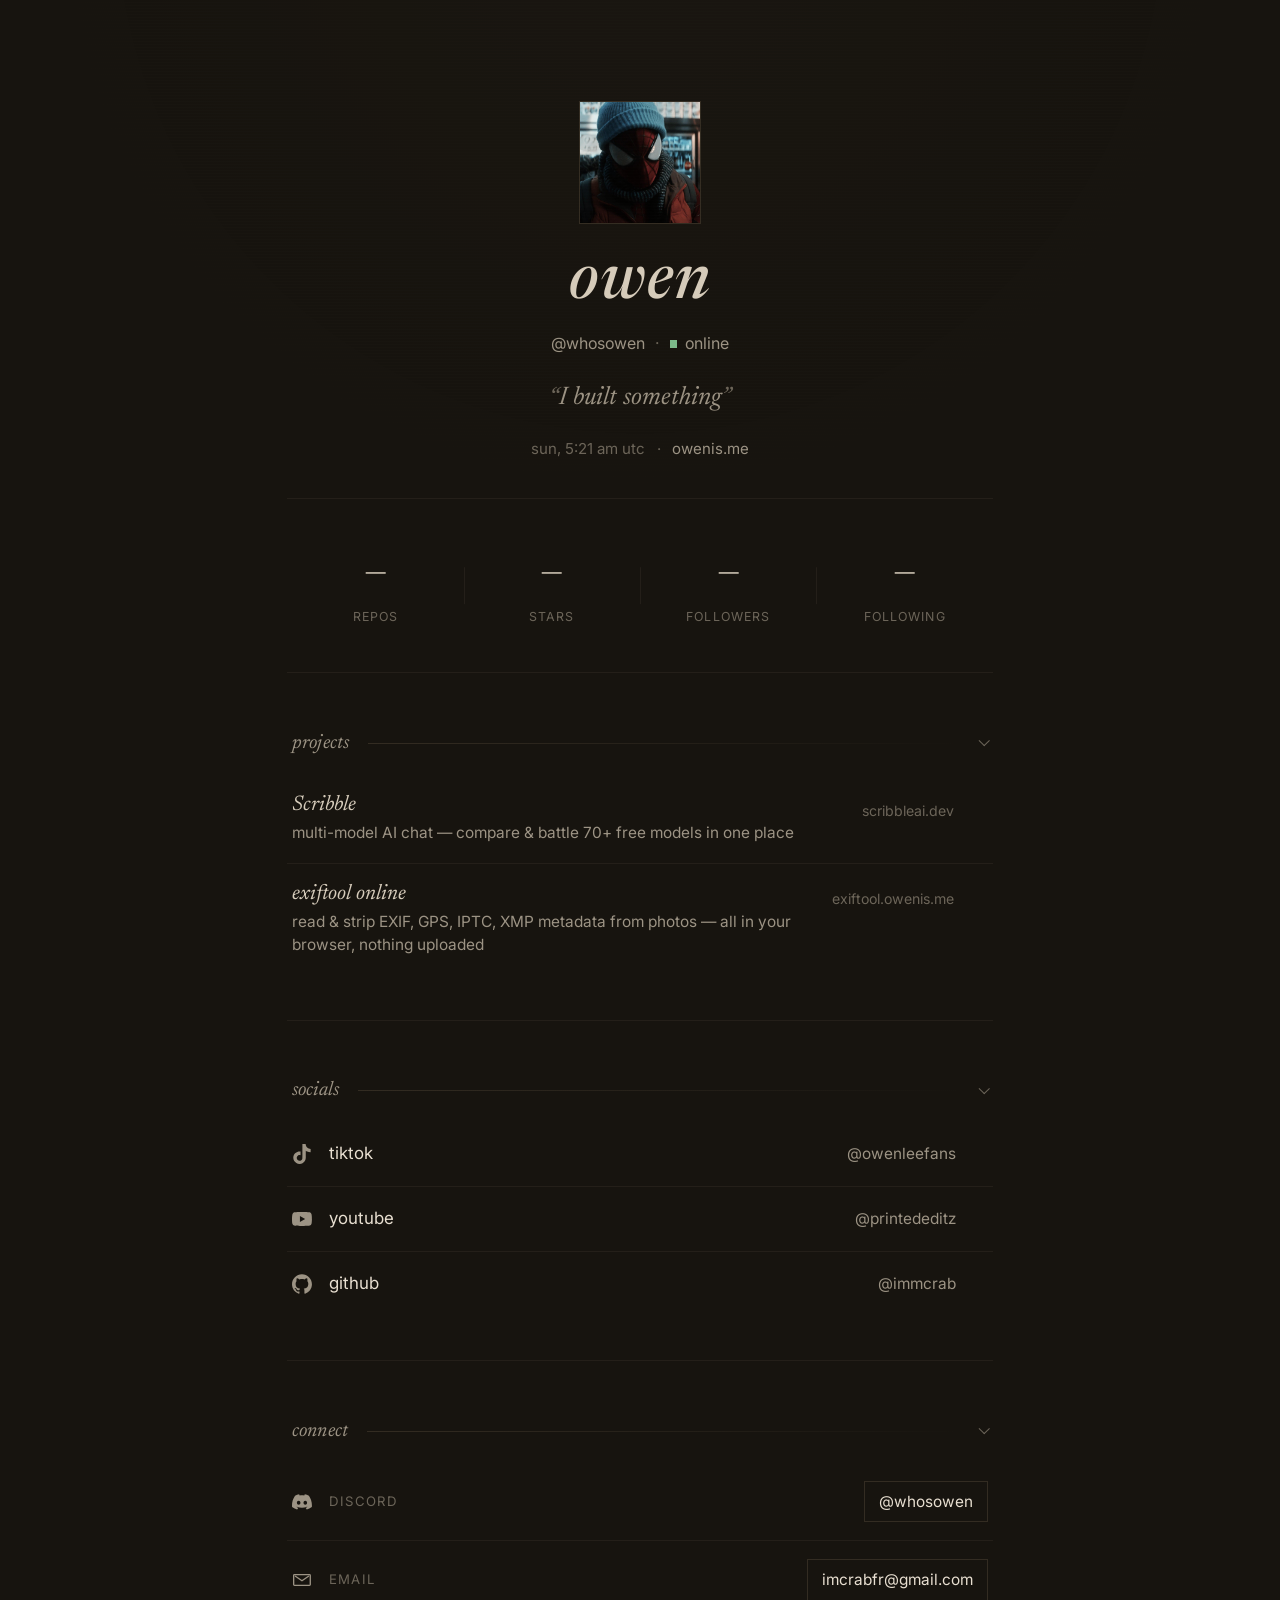
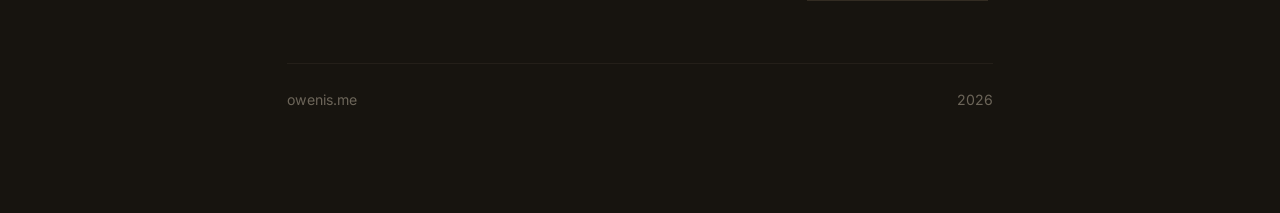
==== index.html @ b9392ec1 "Add exiftool online to projects Co-Authored-By: Claude Sonnet 5 <noreply@anthropic.com>" ====
<!doctype html>
<html lang="en">
<head>
<meta charset="utf-8" />
<meta name="viewport" content="width=device-width, initial-scale=1" />
<title>owen</title>
<meta name="description" content="owen — owenis.me" />
<meta name="theme-color" content="#17140f" />
<meta property="og:title" content="owen" />
<meta property="og:description" content="I built something" />
<meta property="og:image" content="https://owenis.me/pfp.jpg" />
<meta property="og:url" content="https://owenis.me" />
<link rel="preconnect" href="https://fonts.googleapis.com" />
<link rel="preconnect" href="https://fonts.gstatic.com" crossorigin />
<link href="https://fonts.googleapis.com/css2?family=Newsreader:ital,opsz,wght@0,6..72,400;0,6..72,500;1,6..72,400;1,6..72,500&family=Inter:wght@400;500&display=swap" rel="stylesheet" />
<link rel="stylesheet" href="style.css" />
<link rel="icon" href="pfp.jpg" />
</head>
<body>
<div class="grain" aria-hidden="true"></div>

<main class="wrap" id="wrap">
  <header class="head reveal">
    <div class="pfp">
      <img src="pfp.jpg" alt="owen" width="104" height="104"
           onerror="this.closest('.pfp').classList.add('empty')" />
    </div>

    <h1>owen</h1>
    <div class="sub">
      <span>@whosowen</span>
      <span class="sep">·</span>
      <span class="status"><i class="dot"></i>online</span>
    </div>
    <p class="tagline"><span class="q">“</span><span id="ticker">I built something</span><span class="q">”</span></p>
    <div class="meta">
      <span id="clock">--:--</span>
      <span class="sep">·</span>
      <a href="https://owenis.me" rel="me">owenis.me</a>
    </div>
  </header>

  <hr class="rule reveal" />

  <section class="stats reveal" aria-label="github">
    <a class="stat" href="https://github.com/immcrab?tab=repositories" target="_blank" rel="noopener">
      <b data-key="repos">—</b><span>repos</span>
    </a>
    <a class="stat" href="https://github.com/immcrab?tab=stars" target="_blank" rel="noopener">
      <b data-key="stars">—</b><span>stars</span>
    </a>
    <a class="stat" href="https://github.com/immcrab?tab=followers" target="_blank" rel="noopener">
      <b data-key="followers">—</b><span>followers</span>
    </a>
    <a class="stat" href="https://github.com/immcrab?tab=following" target="_blank" rel="noopener">
      <b data-key="following">—</b><span>following</span>
    </a>
  </section>

  <hr class="rule reveal" />

  <section class="block reveal" data-open="true">
    <button class="block-head" aria-expanded="true">
      <span class="label">projects</span><span class="hair"></span><i class="chev" aria-hidden="true"></i>
    </button>
    <div class="block-body">
      <ul class="list projects">
        <li>
          <a href="https://scribbleai.dev" target="_blank" rel="noopener">
            <span class="p-text">
              <span class="p-name">Scribble</span>
              <span class="p-desc">multi-model AI chat — compare &amp; battle 70+ free models in one place</span>
            </span>
            <span class="p-host">scribbleai.dev</span>
            <svg viewBox="0 0 24 24" class="arw" aria-hidden="true"><path d="M7 17 17 7M9 7h8v8" fill="none" stroke="currentColor" stroke-width="1.5"/></svg>
          </a>
        </li>
        <li>
          <a href="https://exiftool.owenis.me" target="_blank" rel="noopener">
            <span class="p-text">
              <span class="p-name">exiftool online</span>
              <span class="p-desc">read &amp; strip EXIF, GPS, IPTC, XMP metadata from photos — all in your browser, nothing uploaded</span>
            </span>
            <span class="p-host">exiftool.owenis.me</span>
            <svg viewBox="0 0 24 24" class="arw" aria-hidden="true"><path d="M7 17 17 7M9 7h8v8" fill="none" stroke="currentColor" stroke-width="1.5"/></svg>
          </a>
        </li>
      </ul>
    </div>
  </section>

  <hr class="rule reveal" />

  <section class="block reveal" data-open="true">
    <button class="block-head" aria-expanded="true">
      <span class="label">socials</span><span class="hair"></span><i class="chev" aria-hidden="true"></i>
    </button>
    <div class="block-body">
      <ul class="list">
        <li>
          <a href="https://www.tiktok.com/@owenleefans" target="_blank" rel="noopener">
            <svg viewBox="0 0 24 24" class="ic" aria-hidden="true"><path d="M12.525.02c1.31-.02 2.61-.01 3.91-.02.08 1.53.63 3.09 1.75 4.17 1.12 1.11 2.7 1.62 4.24 1.79v4.03c-1.44-.05-2.89-.35-4.2-.97-.57-.26-1.1-.59-1.62-.93-.01 2.92.01 5.84-.02 8.75-.08 1.4-.54 2.79-1.35 3.94-1.31 1.92-3.58 3.17-5.91 3.21-1.43.08-2.86-.31-4.08-1.03-2.02-1.19-3.44-3.37-3.65-5.71-.02-.5-.03-1-.01-1.49.18-1.9 1.12-3.72 2.58-4.96 1.66-1.44 3.98-2.13 6.15-1.72.02 1.48-.04 2.96-.04 4.44-.99-.32-2.15-.23-3.02.37-.63.41-1.11 1.04-1.36 1.75-.21.51-.15 1.07-.14 1.61.24 1.64 1.82 3.02 3.5 2.87 1.12-.01 2.19-.66 2.77-1.61.19-.33.4-.67.41-1.06.1-1.79.06-3.57.07-5.36.01-4.03-.01-8.05.02-12.07z"/></svg>
            <span class="l-name">tiktok</span><span class="l-handle">@owenleefans</span>
            <svg viewBox="0 0 24 24" class="arw" aria-hidden="true"><path d="M7 17 17 7M9 7h8v8" fill="none" stroke="currentColor" stroke-width="1.5"/></svg>
          </a>
        </li>
        <li>
          <a href="https://www.youtube.com/@printededitz" target="_blank" rel="noopener">
            <svg viewBox="0 0 24 24" class="ic" aria-hidden="true"><path d="M23.498 6.186a3.016 3.016 0 0 0-2.122-2.136C19.505 3.545 12 3.545 12 3.545s-7.505 0-9.377.505A3.017 3.017 0 0 0 .502 6.186C0 8.07 0 12 0 12s0 3.93.502 5.814a3.016 3.016 0 0 0 2.122 2.136c1.871.505 9.376.505 9.376.505s7.505 0 9.377-.505a3.015 3.015 0 0 0 2.122-2.136C24 15.93 24 12 24 12s0-3.93-.502-5.814zM9.545 15.568V8.432L15.818 12l-6.273 3.568z"/></svg>
            <span class="l-name">youtube</span><span class="l-handle">@printededitz</span>
            <svg viewBox="0 0 24 24" class="arw" aria-hidden="true"><path d="M7 17 17 7M9 7h8v8" fill="none" stroke="currentColor" stroke-width="1.5"/></svg>
          </a>
        </li>
        <li>
          <a href="https://github.com/immcrab" target="_blank" rel="noopener">
            <svg viewBox="0 0 24 24" class="ic" aria-hidden="true"><path d="M12 .297c-6.63 0-12 5.373-12 12 0 5.303 3.438 9.8 8.205 11.385.6.113.82-.258.82-.577 0-.285-.01-1.04-.015-2.04-3.338.724-4.042-1.61-4.042-1.61C4.422 18.07 3.633 17.7 3.633 17.7c-1.087-.744.084-.729.084-.729 1.205.084 1.838 1.236 1.838 1.236 1.07 1.835 2.809 1.305 3.495.998.108-.776.417-1.305.76-1.605-2.665-.3-5.466-1.332-5.466-5.93 0-1.31.465-2.38 1.235-3.22-.135-.303-.54-1.523.105-3.176 0 0 1.005-.322 3.3 1.23.96-.267 1.98-.399 3-.405 1.02.006 2.04.138 3 .405 2.28-1.552 3.285-1.23 3.285-1.23.645 1.653.24 2.873.12 3.176.765.84 1.23 1.91 1.23 3.22 0 4.61-2.805 5.625-5.475 5.92.42.36.81 1.096.81 2.22 0 1.606-.015 2.896-.015 3.286 0 .315.21.69.825.57C20.565 22.092 24 17.592 24 12.297c0-6.627-5.373-12-12-12"/></svg>
            <span class="l-name">github</span><span class="l-handle">@immcrab</span>
            <svg viewBox="0 0 24 24" class="arw" aria-hidden="true"><path d="M7 17 17 7M9 7h8v8" fill="none" stroke="currentColor" stroke-width="1.5"/></svg>
          </a>
        </li>
      </ul>
    </div>
  </section>

  <hr class="rule reveal" />

  <section class="block reveal" data-open="true">
    <button class="block-head" aria-expanded="true">
      <span class="label">connect</span><span class="hair"></span><i class="chev" aria-hidden="true"></i>
    </button>
    <div class="block-body">
      <ul class="list">
        <li class="row">
          <svg viewBox="0 0 24 24" class="ic" aria-hidden="true"><path d="M20.317 4.3698a19.7913 19.7913 0 0 0-4.8851-1.5152.0741.0741 0 0 0-.0785.0371c-.211.3753-.4447.8648-.6083 1.2495-1.8447-.2762-3.68-.2762-5.4868 0-.1636-.3933-.4058-.8742-.6177-1.2495a.077.077 0 0 0-.0785-.037 19.7363 19.7363 0 0 0-4.8852 1.515.0699.0699 0 0 0-.0321.0277C.5334 9.0458-.319 13.5799.0992 18.0578a.0824.0824 0 0 0 .0312.0561c2.0528 1.5076 4.0413 2.4228 5.9929 3.0294a.0777.0777 0 0 0 .0842-.0276c.4616-.6304.8731-1.2952 1.226-1.9942a.076.076 0 0 0-.0416-.1057c-.6528-.2476-1.2743-.5495-1.8722-.8923a.077.077 0 0 1-.0076-.1277c.1258-.0943.2517-.1923.3718-.2914a.0743.0743 0 0 1 .0776-.0105c3.9278 1.7933 8.18 1.7933 12.0614 0a.0739.0739 0 0 1 .0785.0095c.1202.099.246.1981.3728.2924a.077.077 0 0 1-.0066.1276 12.2986 12.2986 0 0 1-1.873.8914.0766.0766 0 0 0-.0407.1067c.3604.698.7719 1.3628 1.225 1.9932a.076.076 0 0 0 .0842.0286c1.961-.6067 3.9495-1.5219 6.0023-3.0294a.077.077 0 0 0 .0313-.0552c.5004-5.177-.8382-9.6739-3.5485-13.6604a.061.061 0 0 0-.0312-.0286zM8.02 15.3312c-1.1825 0-2.1569-1.0857-2.1569-2.419 0-1.3332.9555-2.4189 2.157-2.4189 1.2108 0 2.1757 1.0952 2.1568 2.419 0 1.3332-.9555 2.4189-2.1569 2.4189zm7.9748 0c-1.1825 0-2.1569-1.0857-2.1569-2.419 0-1.3332.9554-2.4189 2.1569-2.4189 1.2108 0 2.1757 1.0952 2.1568 2.419 0 1.3332-.946 2.4189-2.1568 2.4189z"/></svg>
          <span class="l-name">discord</span>
          <button class="copy" data-copy="whosowen"><span class="cval">@whosowen</span></button>
        </li>
        <li class="row">
          <svg viewBox="0 0 24 24" class="ic" aria-hidden="true"><path d="M3 5.5h18a1 1 0 0 1 1 1V17.5a1 1 0 0 1-1 1H3a1 1 0 0 1-1-1V6.5a1 1 0 0 1 1-1zm.7 1.8 8.3 5.6 8.3-5.6" fill="none" stroke="currentColor" stroke-width="1.6"/></svg>
          <span class="l-name">email</span>
          <button class="copy" data-copy="imcrabfr@gmail.com"><span class="cval">imcrabfr@gmail.com</span></button>
        </li>
      </ul>
    </div>
  </section>

  <hr class="rule reveal" id="act-rule" hidden />

  <section class="block reveal" id="activity" data-open="true" hidden>
    <button class="block-head" aria-expanded="true">
      <span class="label">activity</span><span class="hair"></span><i class="chev" aria-hidden="true"></i>
    </button>
    <div class="block-body">
      <ul class="feed" id="feed"></ul>
    </div>
  </section>

  <footer class="reveal">
    <a href="https://owenis.me">owenis.me</a>
    <span id="year">2026</span>
  </footer>
</main>

<script src="main.js"></script>
</body>
</html>
---- style.css ----
:root{
  --bg:#17140f;
  --bg-2:#1e1a15;
  --panel:#221d17;
  --line:#332c22;
  --line-soft:#241f19;
  --fg:#e8dfd1;
  --fg-title:#d6ccbb;
  --fg-dim:#9c9384;
  --fg-faint:#6c6559;
  --accent:#c9ad86;
  --sans:"Inter","SF Pro Text","Segoe UI",system-ui,-apple-system,sans-serif;
  --serif:"Newsreader",Georgia,"Times New Roman",serif;
}

*{box-sizing:border-box;margin:0;padding:0;border-radius:0}

/* fluid base — everything below is in rem, so the whole page scales
   with the viewport: smaller on phones, larger on big monitors */
html{
  font-size:clamp(15px, 13.7px + 0.4vw, 19px);
  -webkit-text-size-adjust:100%;
}
::selection{background:rgba(201,173,134,.25);color:#fff}

body{
  background:var(--bg);
  color:var(--fg);
  font-family:var(--sans);
  font-size:1rem;
  line-height:1.65;
  min-height:100vh;
  min-height:100dvh;
  display:flex;
  align-items:center;
  justify-content:center;
  padding:clamp(3rem, 3rem + 5vh, 6.5rem) clamp(1.25rem, 5vw, 2.25rem);
  -webkit-font-smoothing:antialiased;
}

.grain{
  position:fixed;
  inset:0;
  pointer-events:none;
  z-index:2;
  opacity:.4;
  background:
    radial-gradient(circle at 50% -10%, rgba(201,173,134,.05), transparent 55%),
    repeating-linear-gradient(0deg, rgba(255,255,255,.012) 0 1px, transparent 1px 3px);
}

.wrap{
  width:100%;
  max-width:min(37.5rem, 94vw);
  position:relative;
  z-index:1;
}

/* ---------- header ---------- */
.head{text-align:center;display:flex;flex-direction:column;align-items:center}

.pfp{
  width:6.5rem;height:6.5rem;
  overflow:hidden;
  border:1px solid var(--line);
  background:var(--bg-2);
  margin-bottom:1.5rem;
}
.pfp img{width:100%;height:100%;object-fit:cover;display:block;filter:saturate(.96) contrast(1.02)}
.pfp.empty{background:var(--bg-2)}
.pfp.empty::after{
  content:"o";
  display:grid;place-items:center;
  width:100%;height:100%;
  font-family:var(--serif);font-style:italic;font-size:2.9rem;color:var(--accent);
}

h1{
  font-family:var(--serif);
  font-style:italic;
  font-weight:500;
  font-size:clamp(2.4rem, 1.7rem + 3.4vw, 3.3rem);
  line-height:1;
  letter-spacing:.015em;
  color:var(--fg-title);
}

.sub{
  margin-top:.9rem;
  display:flex;align-items:center;gap:.55rem;
  font-size:.85rem;color:var(--fg-dim);
}
.sub .status{display:inline-flex;align-items:center;gap:.4rem}
.sep{color:var(--fg-faint)}
.dot{
  width:.4rem;height:.4rem;
  background:#7bb98a;
  box-shadow:0 0 0 0 rgba(123,185,138,.5);
  animation:pulse 2.6s ease-out infinite;
}

.tagline{
  margin-top:1.1rem;
  font-family:var(--serif);
  font-style:italic;
  font-size:clamp(1.05rem, .9rem + .7vw, 1.35rem);
  color:var(--fg-dim);
  min-height:1.5em;
  transition:opacity .5s ease;
}
.tagline .q{color:var(--fg-faint)}

.meta{
  margin-top:.9rem;
  display:flex;align-items:center;gap:.6rem;
  font-size:.8rem;color:var(--fg-faint);
}
.meta a{color:var(--fg-dim);text-decoration:none}
.meta a:hover{color:var(--accent)}

/* ---------- rules ---------- */
.rule{border:0;height:1px;background:var(--line-soft);margin:1.9rem 0}

/* ---------- stats ---------- */
.stats{display:grid;grid-template-columns:repeat(4,1fr)}
.stat{
  text-align:center;text-decoration:none;color:var(--fg);
  padding:.5rem .35rem;position:relative;
  transition:transform .25s ease;
}
.stat + .stat::before{
  content:"";position:absolute;left:0;top:50%;
  transform:translateY(-50%);
  width:1px;height:2rem;background:var(--line-soft);
}
.stat:hover{transform:translateY(-2px)}
.stat b{
  display:block;
  font-family:var(--serif);font-weight:400;
  font-size:clamp(1.4rem, 1.1rem + 1.3vw, 1.85rem);
  color:var(--fg-title);
}
.stat span{
  display:block;font-size:.66rem;color:var(--fg-faint);
  text-transform:uppercase;letter-spacing:.09em;margin-top:.3rem;
}

/* ---------- collapsible blocks ---------- */
.block{overflow:hidden}
.block-head{
  width:100%;
  -webkit-appearance:none;appearance:none;
  background:transparent;border:0;margin:0;
  display:flex;align-items:center;gap:1rem;
  padding:.95rem .25rem .8rem;cursor:pointer;color:inherit;
  font:inherit;text-align:left;
}
.block-head:focus-visible{outline:1px solid var(--line);outline-offset:2px}
.label{
  font-family:var(--serif);
  font-style:italic;
  font-size:1.06rem;
  color:var(--fg-dim);
  letter-spacing:.01em;
  flex:none;
  transition:color .2s ease;
}
.block-head:hover .label{color:var(--fg-title)}
.hair{
  flex:1 1 auto;
  height:1px;
  background:linear-gradient(90deg,var(--line),transparent);
}
.chev{
  flex:none;
  width:.45rem;height:.45rem;
  border-right:1px solid var(--fg-faint);
  border-bottom:1px solid var(--fg-faint);
  transform:translateY(-.12rem) rotate(45deg);
  transition:transform .3s ease,border-color .2s ease;
}
.block-head:hover .chev{border-color:var(--fg-dim)}
.block[data-open="false"] .chev{transform:translateY(0) rotate(-45deg)}

.block-body{
  overflow:hidden;
  transition:max-height .4s cubic-bezier(.4,0,.2,1),opacity .3s ease;
}
.block[data-open="false"] .block-body{max-height:0 !important;opacity:0}

/* ---------- lists ---------- */
.list{list-style:none;padding-bottom:.5rem}
.list li{border-bottom:1px solid var(--line-soft)}
.list li:last-child{border-bottom:0}

.list a,.row{
  display:flex;align-items:center;gap:.9rem;
  padding:.95rem .25rem;text-decoration:none;color:var(--fg);
}
.list a{transition:padding .25s ease,color .2s ease}
.list a:hover{padding-left:.75rem;color:var(--fg-title)}

.ic{width:1.06rem;height:1.06rem;fill:currentColor;color:var(--fg-dim);flex:none;transition:color .2s ease}
.list a:hover .ic{color:var(--accent)}

.l-name{font-size:.9rem}
.l-handle{margin-left:auto;color:var(--fg-dim);font-size:.82rem}
.arw{
  width:.82rem;height:.82rem;color:var(--fg-faint);flex:none;
  opacity:0;transform:translate(-3px,3px);
  transition:opacity .2s ease,transform .2s ease;
}
.list a:hover .arw{opacity:1;transform:none;color:var(--accent)}

.row .l-name{
  font-size:.7rem;color:var(--fg-faint);
  text-transform:uppercase;letter-spacing:.1em;
}
.copy{
  margin-left:auto;background:none;
  border:1px solid var(--line);color:var(--fg);
  font:inherit;font-size:.82rem;padding:.38rem .75rem;cursor:pointer;
  transition:border-color .2s ease,color .2s ease;
}
.copy:hover{border-color:var(--accent);color:var(--accent)}
.copy.done{border-color:#7bb98a;color:#7bb98a}

/* ---------- projects ---------- */
.projects a{align-items:flex-start;padding:1rem .25rem;gap:1rem}
.p-text{display:flex;flex-direction:column;gap:.2rem;min-width:0}
.p-name{
  font-family:var(--serif);font-style:italic;font-size:1.13rem;
  color:var(--fg-title);line-height:1.1;
}
.p-desc{font-size:.82rem;color:var(--fg-dim);line-height:1.5}
.p-host{
  margin-left:auto;flex:none;
  font-size:.75rem;color:var(--fg-faint);
  padding-top:.25rem;white-space:nowrap;
  transition:color .2s ease;
}
.projects a:hover .p-host{color:var(--accent)}
.projects a:hover{padding-left:.75rem}
.projects .arw{align-self:flex-start;margin-top:.25rem}

/* ---------- activity feed ---------- */
.feed{list-style:none;padding-bottom:.5rem}
.feed li{
  display:flex;justify-content:space-between;gap:.9rem;
  padding:.7rem .25rem;
  border-bottom:1px solid var(--line-soft);
  font-size:.82rem;color:var(--fg-dim);
}
.feed li:last-child{border-bottom:0}
.feed .ev{color:var(--fg)}
.feed .ev b{font-weight:500;color:var(--fg-title)}
.feed .ago{color:var(--fg-faint);white-space:nowrap;font-size:.75rem}

/* ---------- footer ---------- */
footer{
  display:flex;justify-content:space-between;
  margin-top:1.9rem;padding-top:1.25rem;
  border-top:1px solid var(--line-soft);
  font-size:.75rem;color:var(--fg-faint);
}
footer a{color:var(--fg-faint);text-decoration:none}
footer a:hover{color:var(--fg-dim)}

/* ---------- 404 ---------- */
.nf{text-align:center;display:flex;flex-direction:column;align-items:center;gap:1.1rem}
.nf .code{
  font-family:var(--serif);font-style:italic;font-weight:500;
  font-size:clamp(3.5rem, 2rem + 9vw, 7rem);
  line-height:1;color:var(--fg-title);
}
.nf p{font-family:var(--serif);font-style:italic;font-size:clamp(1.05rem,.9rem+.7vw,1.35rem);color:var(--fg-dim)}
.nf a{
  margin-top:.4rem;
  font-size:.8rem;letter-spacing:.14em;text-transform:uppercase;
  color:var(--fg-dim);text-decoration:none;
  border:1px solid var(--line);padding:.6rem 1.1rem;
  transition:border-color .2s ease,color .2s ease;
}
.nf a:hover{border-color:var(--accent);color:var(--accent)}

/* ---------- reveal ---------- */
.reveal{
  opacity:0;transform:translateY(1rem);
  transition:opacity .6s ease,transform .6s cubic-bezier(.2,.7,.2,1);
}
.reveal.in{opacity:1;transform:none}

@keyframes pulse{
  0%{box-shadow:0 0 0 0 rgba(123,185,138,.4)}
  70%{box-shadow:0 0 0 .5rem rgba(123,185,138,0)}
  100%{box-shadow:0 0 0 0 rgba(123,185,138,0)}
}

/* ---------- small-screen layout tweaks (sizes already fluid) ---------- */
@media (max-width:480px){
  .feed li{flex-direction:column;gap:.15rem}
  .projects a{flex-wrap:wrap}
  .p-host{margin-left:0;padding-top:.15rem}
  .projects .arw{display:none}
  .stat span{letter-spacing:.04em}
}

@media (prefers-reduced-motion:reduce){
  *{animation:none !important;transition-duration:.001ms !important}
  .reveal{opacity:1;transform:none}
}
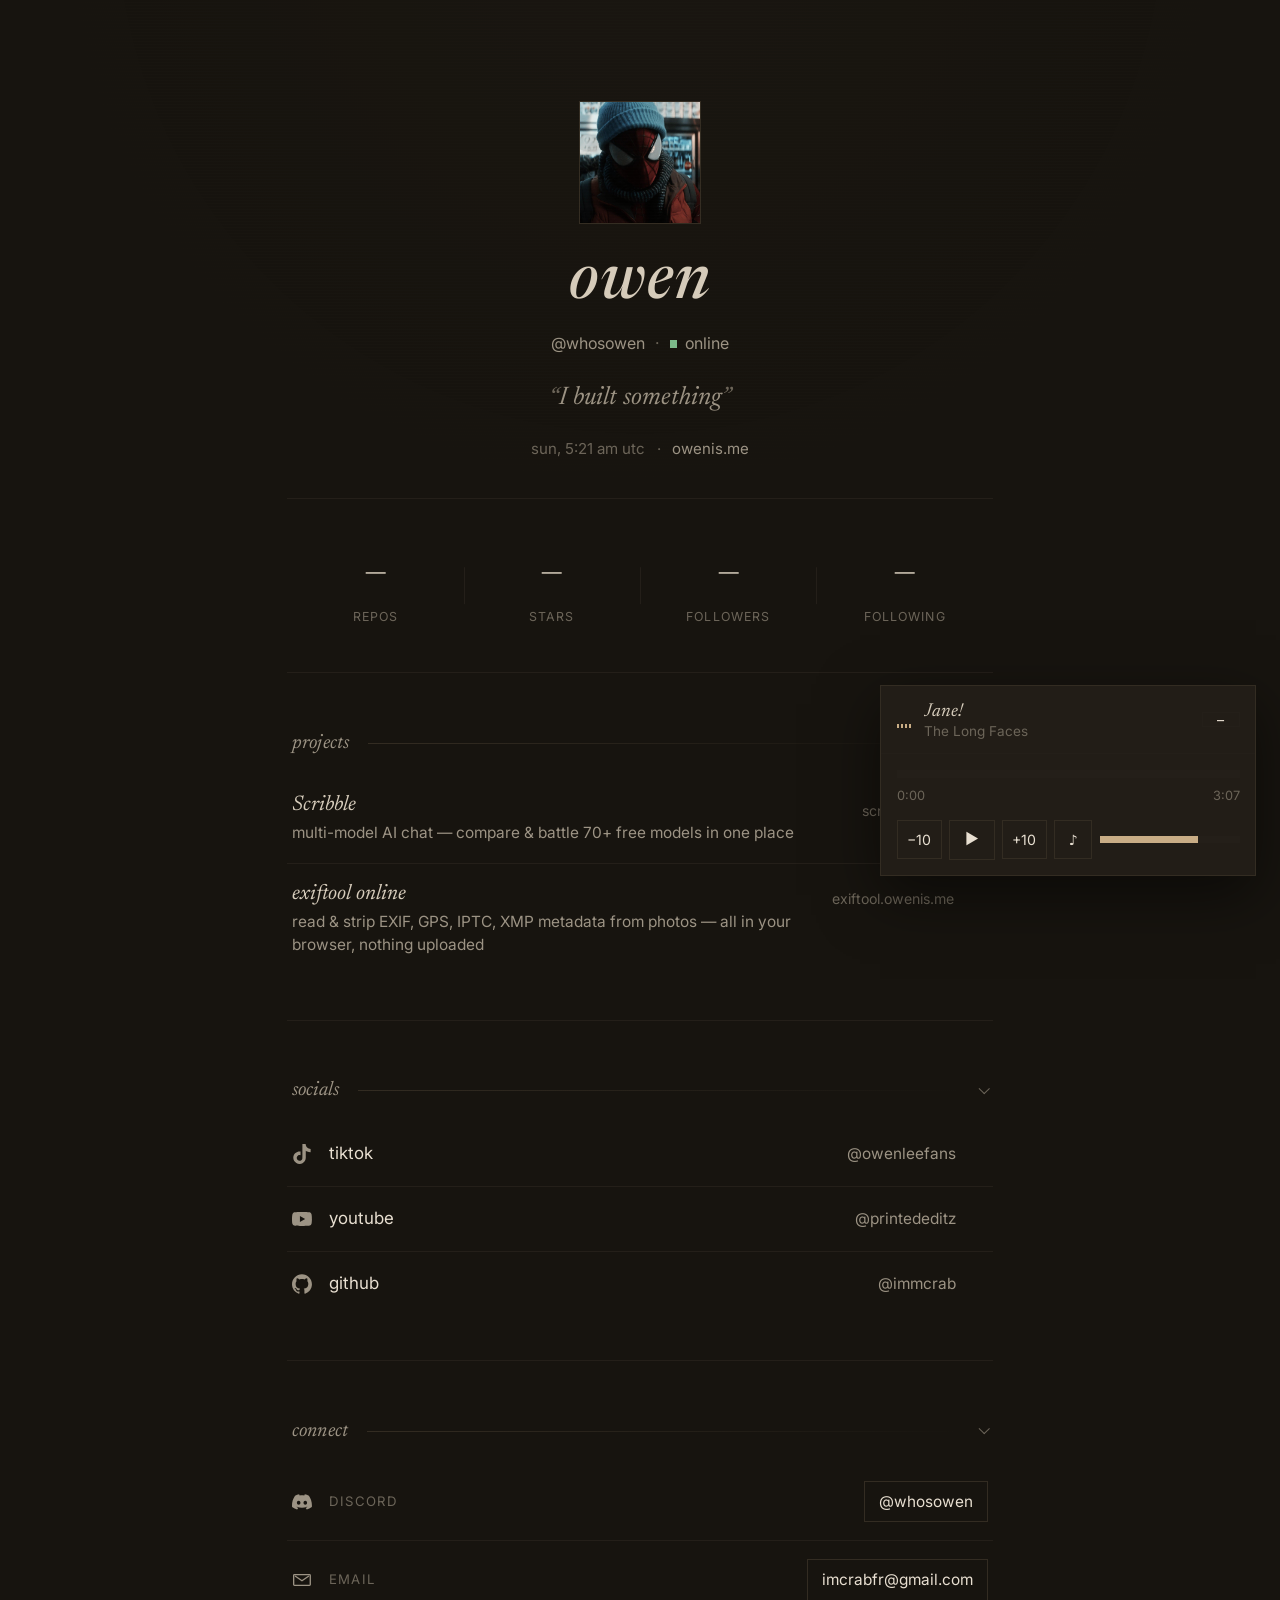
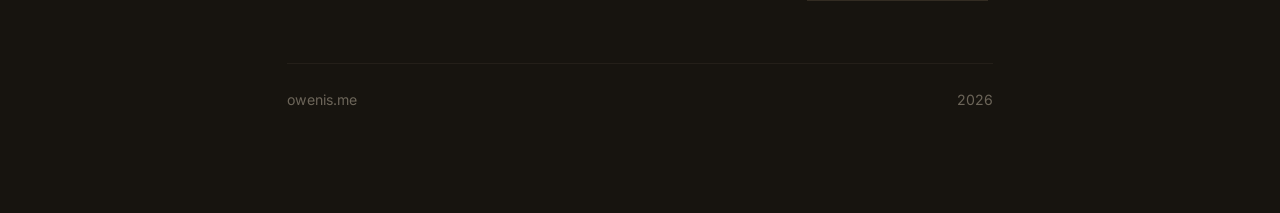
==== commit f6ae32ec: "Add draggable music player widget Floating player bottom-right: play/pause, ±10s skip, volume, mute," ====
--- a/index.html
+++ b/index.html
@@ -161,6 +161,43 @@
   </footer>
 </main>
 
+<div class="player" id="player" data-min="false" hidden>
+  <div class="pl-grip" id="pl-grip">
+    <span class="pl-eq" aria-hidden="true"><i></i><i></i><i></i><i></i></span>
+    <span class="pl-track">
+      <span class="pl-title">Jane!</span>
+      <span class="pl-artist">The Long Faces</span>
+    </span>
+    <button class="pl-btn pl-mini" id="pl-mini" aria-label="minimize" title="minimize"></button>
+  </div>
+
+  <div class="pl-body">
+    <div class="pl-seek" id="pl-seek" role="slider" aria-label="seek" tabindex="0">
+      <div class="pl-seek-fill" id="pl-seek-fill"></div>
+    </div>
+    <div class="pl-times">
+      <span id="pl-cur">0:00</span>
+      <span id="pl-dur">0:00</span>
+    </div>
+
+    <div class="pl-row">
+      <button class="pl-btn" id="pl-back" aria-label="back 10 seconds" title="-10s">−10</button>
+      <button class="pl-btn pl-play" id="pl-play" aria-label="play" title="play/pause">▶</button>
+      <button class="pl-btn" id="pl-fwd" aria-label="forward 10 seconds" title="+10s">+10</button>
+
+      <button class="pl-btn pl-mute" id="pl-mute" aria-label="mute" title="mute">♪</button>
+      <div class="pl-vol" id="pl-vol" role="slider" aria-label="volume" tabindex="0">
+        <div class="pl-vol-fill" id="pl-vol-fill"></div>
+      </div>
+    </div>
+  </div>
+
+  <audio id="pl-audio" preload="metadata" loop>
+    <source src="jane.mp3" type="audio/mpeg" />
+    <source src="jane.ogg" type="audio/ogg" />
+  </audio>
+</div>
+
 <script src="main.js"></script>
 </body>
 </html>
--- a/style.css
+++ b/style.css
@@ -309,3 +309,91 @@
   *{animation:none !important;transition-duration:.001ms !important}
   .reveal{opacity:1;transform:none}
 }
+
+/* ---------- music player ---------- */
+.player{
+  position:fixed;
+  left:var(--pl-x,auto);
+  top:var(--pl-y,auto);
+  right:1.25rem;
+  bottom:1.25rem;
+  z-index:5;
+  width:min(20rem,calc(100vw - 2rem));
+  background:var(--panel);
+  border:1px solid var(--line);
+  box-shadow:0 1rem 3rem rgba(0,0,0,.5);
+  font-family:var(--sans);
+  user-select:none;
+  opacity:0;
+  transform:translateY(.6rem);
+  animation:pl-in .5s ease forwards;
+}
+@keyframes pl-in{to{opacity:1;transform:none}}
+
+.pl-grip{
+  display:flex;align-items:center;gap:.7rem;
+  padding:.7rem .85rem;
+  border-bottom:1px solid var(--line-soft);
+  cursor:grab;
+}
+.pl-grip:active{cursor:grabbing}
+
+.pl-eq{display:flex;align-items:flex-end;gap:2px;height:.85rem;flex:none}
+.pl-eq i{
+  width:2px;background:var(--accent);height:30%;
+  animation:pl-eq .9s ease-in-out infinite;
+}
+.pl-eq i:nth-child(2){animation-delay:.15s}
+.pl-eq i:nth-child(3){animation-delay:.3s}
+.pl-eq i:nth-child(4){animation-delay:.45s}
+@keyframes pl-eq{0%,100%{height:25%}50%{height:100%}}
+.player.paused .pl-eq i{animation-play-state:paused;height:25%}
+
+.pl-track{display:flex;flex-direction:column;min-width:0;line-height:1.25}
+.pl-title{
+  font-family:var(--serif);font-style:italic;font-size:1rem;color:var(--fg-title);
+  white-space:nowrap;overflow:hidden;text-overflow:ellipsis;
+}
+.pl-artist{font-size:.72rem;color:var(--fg-faint);white-space:nowrap;overflow:hidden;text-overflow:ellipsis}
+
+.pl-btn{
+  -webkit-appearance:none;appearance:none;
+  background:transparent;border:1px solid var(--line);
+  color:var(--fg);font:inherit;font-size:.75rem;
+  padding:.35rem .5rem;min-width:2rem;cursor:pointer;
+  transition:border-color .2s ease,color .2s ease;
+}
+.pl-btn:hover{border-color:var(--accent);color:var(--accent)}
+.pl-play{font-size:.8rem;min-width:2.4rem}
+.pl-mute.off{color:var(--fg-faint);border-color:var(--line-soft)}
+
+.pl-mini{margin-left:auto;flex:none;border-color:var(--line-soft);position:relative}
+.pl-mini::before{content:"–";position:absolute;inset:0;display:grid;place-items:center;line-height:1}
+.player[data-min="true"] .pl-mini::before{content:"+"}
+.player[data-min="true"]{width:min(16rem,calc(100vw - 2rem))}
+.player[data-min="true"] .pl-body{display:none}
+.player[data-min="true"] .pl-grip{border-bottom:0}
+
+.pl-body{padding:.85rem}
+
+.pl-seek,.pl-vol{
+  height:.4rem;background:var(--line-soft);cursor:pointer;position:relative;
+}
+.pl-seek{margin-bottom:.4rem}
+.pl-seek-fill,.pl-vol-fill{
+  position:absolute;left:0;top:0;bottom:0;
+  background:var(--accent);width:0;
+}
+.pl-seek:focus-visible,.pl-vol:focus-visible{outline:1px solid var(--accent);outline-offset:2px}
+
+.pl-times{
+  display:flex;justify-content:space-between;
+  font-size:.68rem;color:var(--fg-faint);margin-bottom:.7rem;
+}
+
+.pl-row{display:flex;align-items:center;gap:.4rem}
+.pl-vol{flex:1 1 auto;height:.35rem}
+
+@media (max-width:480px){
+  .player{right:.75rem;bottom:.75rem;left:auto !important;top:auto !important}
+}
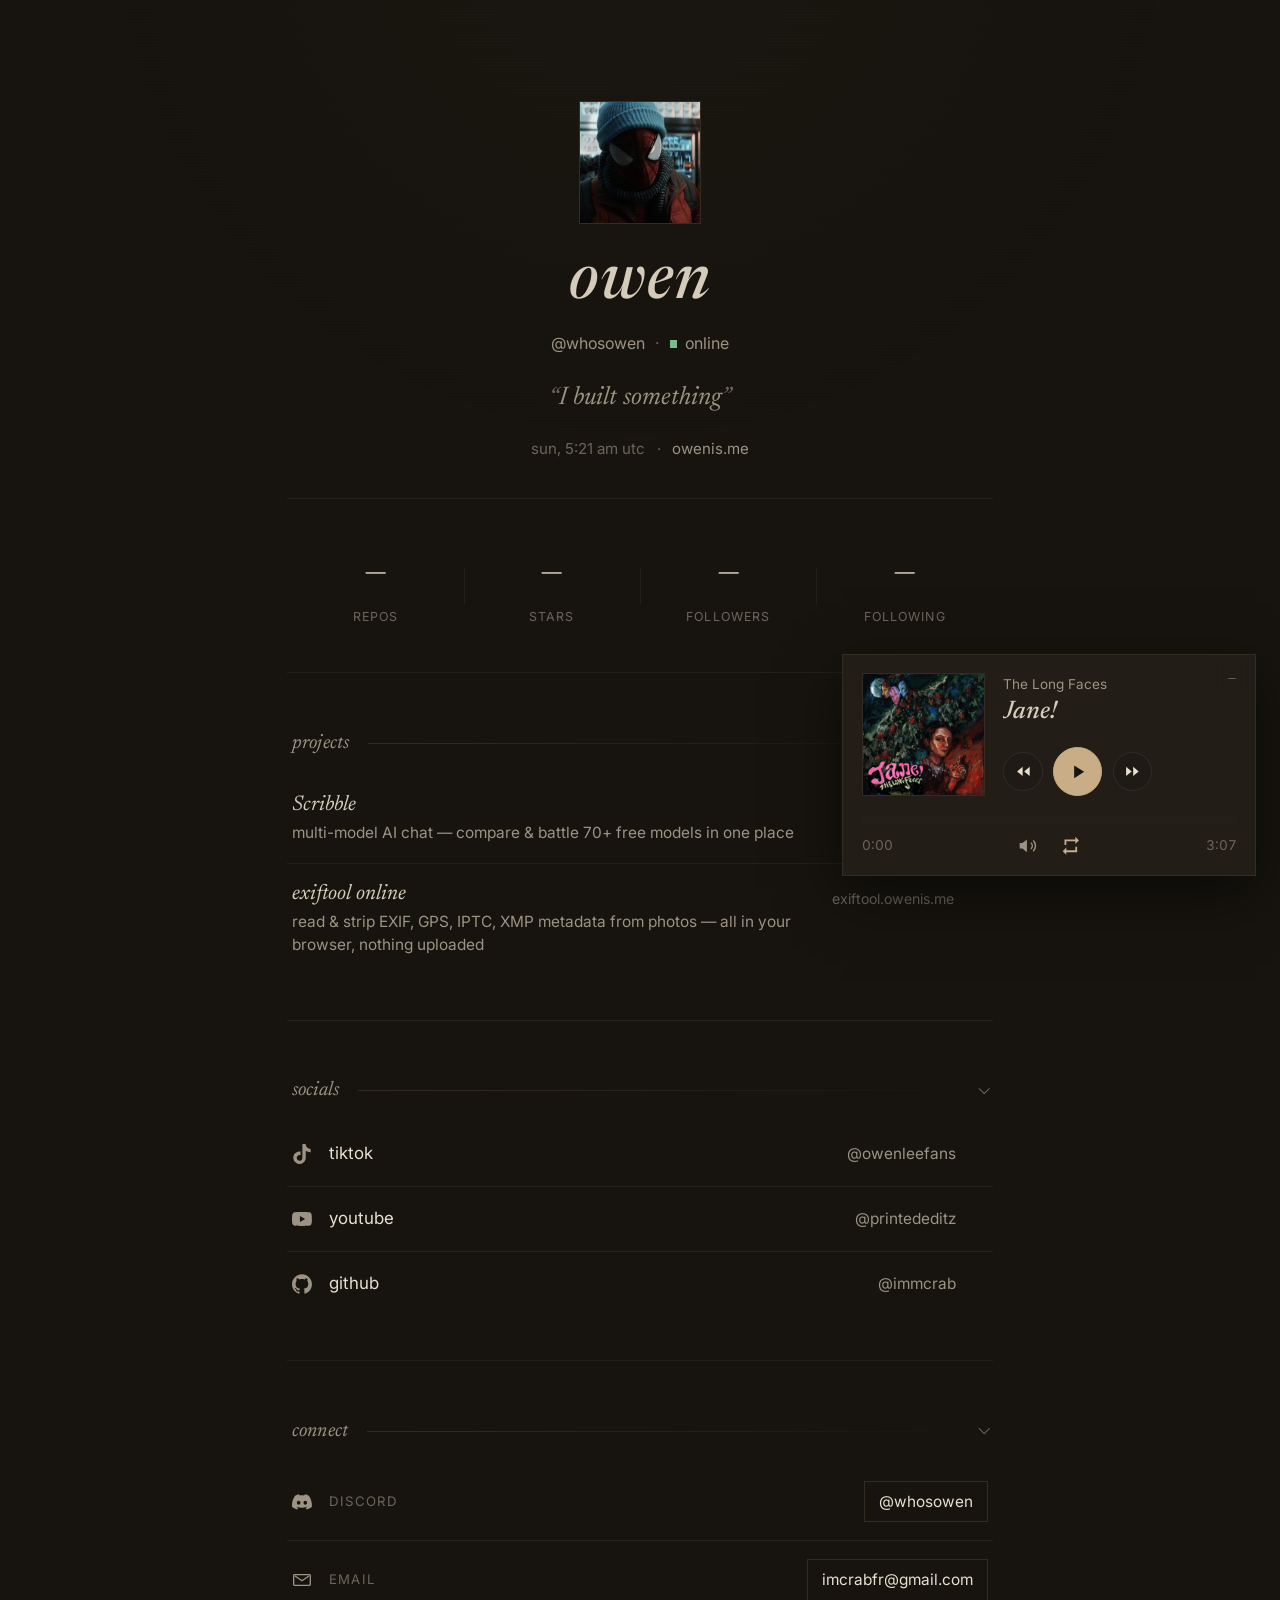
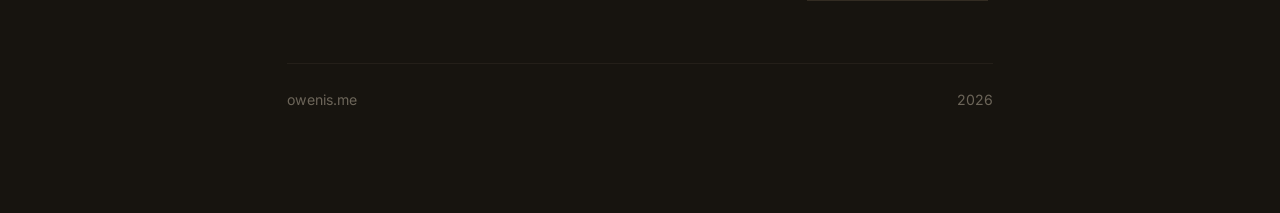
==== commit 422ebaf4: "Redesign music player: album art, split layout Cover art (extracted from jane.mp3) on the left, arti" ====
--- a/index.html
+++ b/index.html
@@ -162,33 +162,50 @@
 </main>
 
 <div class="player" id="player" data-min="false" hidden>
-  <div class="pl-grip" id="pl-grip">
-    <span class="pl-eq" aria-hidden="true"><i></i><i></i><i></i><i></i></span>
-    <span class="pl-track">
+  <button class="pl-mini" id="pl-mini" aria-label="minimize" title="minimize"></button>
+
+  <div class="pl-top" id="pl-grip">
+    <div class="pl-art">
+      <img id="pl-art-img" src="jane-cover.jpg" alt="Jane! cover"
+           onerror="this.closest('.pl-art').classList.add('empty')" />
+      <span class="pl-eq" aria-hidden="true"><i></i><i></i><i></i><i></i></span>
+    </div>
+
+    <div class="pl-side">
+      <span class="pl-artist">The Long Faces</span>
       <span class="pl-title">Jane!</span>
-      <span class="pl-artist">The Long Faces</span>
-    </span>
-    <button class="pl-btn pl-mini" id="pl-mini" aria-label="minimize" title="minimize"></button>
+      <div class="pl-ctrls">
+        <button class="pl-rb" id="pl-back" aria-label="back 10 seconds" title="−10s">
+          <svg viewBox="0 0 24 24" aria-hidden="true"><path d="M11 6 4 12l7 6V6zm9 0-7 6 7 6V6z" fill="currentColor"/></svg>
+        </button>
+        <button class="pl-rb pl-play" id="pl-play" aria-label="play" title="play / pause">
+          <svg viewBox="0 0 24 24" aria-hidden="true"><path d="M8 5v14l11-7L8 5z" fill="currentColor"/></svg>
+        </button>
+        <button class="pl-rb" id="pl-fwd" aria-label="forward 10 seconds" title="+10s">
+          <svg viewBox="0 0 24 24" aria-hidden="true"><path d="M13 6l7 6-7 6V6zM4 6l7 6-7 6V6z" fill="currentColor"/></svg>
+        </button>
+      </div>
+    </div>
   </div>
 
-  <div class="pl-body">
+  <div class="pl-bottom">
     <div class="pl-seek" id="pl-seek" role="slider" aria-label="seek" tabindex="0">
       <div class="pl-seek-fill" id="pl-seek-fill"></div>
     </div>
-    <div class="pl-times">
-      <span id="pl-cur">0:00</span>
-      <span id="pl-dur">0:00</span>
-    </div>
-
-    <div class="pl-row">
-      <button class="pl-btn" id="pl-back" aria-label="back 10 seconds" title="-10s">−10</button>
-      <button class="pl-btn pl-play" id="pl-play" aria-label="play" title="play/pause">▶</button>
-      <button class="pl-btn" id="pl-fwd" aria-label="forward 10 seconds" title="+10s">+10</button>
-
-      <button class="pl-btn pl-mute" id="pl-mute" aria-label="mute" title="mute">♪</button>
-      <div class="pl-vol" id="pl-vol" role="slider" aria-label="volume" tabindex="0">
-        <div class="pl-vol-fill" id="pl-vol-fill"></div>
+    <div class="pl-foot">
+      <span class="pl-time" id="pl-cur">0:00</span>
+      <div class="pl-mid">
+        <button class="pl-ib pl-mute" id="pl-mute" aria-label="mute" title="mute">
+          <svg viewBox="0 0 24 24" aria-hidden="true"><path d="M11 5 6 9H3v6h3l5 4V5z" fill="currentColor"/><path class="pl-wave" d="M15.5 8.5a5 5 0 0 1 0 7M18 6a8.5 8.5 0 0 1 0 12" fill="none" stroke="currentColor" stroke-width="1.6"/><path class="pl-x" d="M16 9l5 6M21 9l-5 6" fill="none" stroke="currentColor" stroke-width="1.6"/></svg>
+        </button>
+        <div class="pl-vol" id="pl-vol" role="slider" aria-label="volume" tabindex="0">
+          <div class="pl-vol-fill" id="pl-vol-fill"></div>
+        </div>
+        <button class="pl-ib pl-loop" id="pl-loop" aria-label="loop" title="loop">
+          <svg viewBox="0 0 24 24" aria-hidden="true"><path d="M7 7h10v3l4-4-4-4v3H5v6h2V7zm10 10H7v-3l-4 4 4 4v-3h12v-6h-2v7z" fill="currentColor"/></svg>
+        </button>
       </div>
+      <span class="pl-time" id="pl-dur">0:00</span>
     </div>
   </div>
 
--- a/style.css
+++ b/style.css
@@ -318,7 +318,7 @@
   right:1.25rem;
   bottom:1.25rem;
   z-index:5;
-  width:min(20rem,calc(100vw - 2rem));
+  width:min(22rem,calc(100vw - 2rem));
   background:var(--panel);
   border:1px solid var(--line);
   box-shadow:0 1rem 3rem rgba(0,0,0,.5);
@@ -330,15 +330,34 @@
 }
 @keyframes pl-in{to{opacity:1;transform:none}}
 
-.pl-grip{
-  display:flex;align-items:center;gap:.7rem;
-  padding:.7rem .85rem;
-  border-bottom:1px solid var(--line-soft);
+/* --- top: art + track + round controls --- */
+.pl-top{
+  display:flex;gap:1rem;
+  padding:1rem 1rem .9rem;
   cursor:grab;
 }
-.pl-grip:active{cursor:grabbing}
-
-.pl-eq{display:flex;align-items:flex-end;gap:2px;height:.85rem;flex:none}
+.pl-top:active{cursor:grabbing}
+
+.pl-art{
+  position:relative;flex:none;
+  width:6.5rem;height:6.5rem;
+  overflow:hidden;
+  border:1px solid var(--line);
+  background:var(--bg-2);
+}
+.pl-art img{width:100%;height:100%;object-fit:cover;display:block;filter:saturate(.96) contrast(1.02)}
+.pl-art.empty img{display:none}
+.pl-art.empty::after{
+  content:"♪";
+  position:absolute;inset:0;display:grid;place-items:center;
+  font-family:var(--serif);font-style:italic;font-size:2rem;color:var(--accent);
+}
+
+.pl-eq{
+  position:absolute;left:.4rem;bottom:.4rem;
+  display:flex;align-items:flex-end;gap:2px;height:.85rem;
+  padding:.2rem;background:rgba(0,0,0,.45);
+}
 .pl-eq i{
   width:2px;background:var(--accent);height:30%;
   animation:pl-eq .9s ease-in-out infinite;
@@ -347,52 +366,87 @@
 .pl-eq i:nth-child(3){animation-delay:.3s}
 .pl-eq i:nth-child(4){animation-delay:.45s}
 @keyframes pl-eq{0%,100%{height:25%}50%{height:100%}}
-.player.paused .pl-eq i{animation-play-state:paused;height:25%}
-
-.pl-track{display:flex;flex-direction:column;min-width:0;line-height:1.25}
+.player.paused .pl-eq{opacity:0}
+
+.pl-side{display:flex;flex-direction:column;min-width:0;flex:1 1 auto}
+.pl-artist{
+  font-size:.72rem;color:var(--fg-dim);
+  white-space:nowrap;overflow:hidden;text-overflow:ellipsis;
+}
 .pl-title{
-  font-family:var(--serif);font-style:italic;font-size:1rem;color:var(--fg-title);
+  font-family:var(--serif);font-style:italic;font-weight:500;
+  font-size:1.35rem;line-height:1.15;color:var(--fg-title);
+  margin-top:.1rem;
   white-space:nowrap;overflow:hidden;text-overflow:ellipsis;
 }
-.pl-artist{font-size:.72rem;color:var(--fg-faint);white-space:nowrap;overflow:hidden;text-overflow:ellipsis}
-
-.pl-btn{
+
+.pl-ctrls{display:flex;align-items:center;gap:.55rem;margin-top:auto;padding-top:.6rem}
+.pl-rb{
   -webkit-appearance:none;appearance:none;
-  background:transparent;border:1px solid var(--line);
-  color:var(--fg);font:inherit;font-size:.75rem;
-  padding:.35rem .5rem;min-width:2rem;cursor:pointer;
+  display:grid;place-items:center;
+  width:2.1rem;height:2.1rem;border-radius:50%;
+  background:var(--bg-2);border:1px solid var(--line);
+  color:var(--fg);cursor:pointer;flex:none;
+  transition:border-color .2s ease,color .2s ease,background .2s ease;
+}
+.pl-rb svg{width:1rem;height:1rem}
+.pl-rb:hover{border-color:var(--accent);color:var(--accent)}
+.pl-play{width:2.6rem;height:2.6rem;background:var(--accent);border-color:var(--accent);color:#17140f}
+.pl-play svg{width:1.15rem;height:1.15rem}
+.pl-play:hover{background:var(--fg-title);border-color:var(--fg-title);color:#17140f}
+
+/* --- minimize --- */
+.pl-mini{
+  position:absolute;top:.55rem;right:.55rem;z-index:2;
+  -webkit-appearance:none;appearance:none;
+  width:1.4rem;height:1.4rem;
+  background:transparent;border:1px solid var(--line-soft);
+  color:var(--fg-faint);cursor:pointer;line-height:1;
   transition:border-color .2s ease,color .2s ease;
 }
-.pl-btn:hover{border-color:var(--accent);color:var(--accent)}
-.pl-play{font-size:.8rem;min-width:2.4rem}
-.pl-mute.off{color:var(--fg-faint);border-color:var(--line-soft)}
-
-.pl-mini{margin-left:auto;flex:none;border-color:var(--line-soft);position:relative}
-.pl-mini::before{content:"–";position:absolute;inset:0;display:grid;place-items:center;line-height:1}
+.pl-mini::before{content:"–";display:grid;place-items:center;width:100%;height:100%}
+.pl-mini:hover{border-color:var(--accent);color:var(--accent)}
 .player[data-min="true"] .pl-mini::before{content:"+"}
-.player[data-min="true"]{width:min(16rem,calc(100vw - 2rem))}
-.player[data-min="true"] .pl-body{display:none}
-.player[data-min="true"] .pl-grip{border-bottom:0}
-
-.pl-body{padding:.85rem}
+.player[data-min="true"]{width:min(15rem,calc(100vw - 2rem))}
+.player[data-min="true"] .pl-bottom{display:none}
+.player[data-min="true"] .pl-top{padding-bottom:1rem}
+.player[data-min="true"] .pl-art{width:2.6rem;height:2.6rem}
+.player[data-min="true"] .pl-ctrls{display:none}
+.player[data-min="true"] .pl-title{font-size:1.05rem}
+
+/* --- bottom: seek + times + mid controls --- */
+.pl-bottom{padding:.2rem 1rem 1rem}
 
 .pl-seek,.pl-vol{
-  height:.4rem;background:var(--line-soft);cursor:pointer;position:relative;
-}
-.pl-seek{margin-bottom:.4rem}
+  background:var(--line-soft);cursor:pointer;position:relative;
+}
+.pl-seek{height:.4rem;margin-bottom:.55rem}
 .pl-seek-fill,.pl-vol-fill{
   position:absolute;left:0;top:0;bottom:0;
   background:var(--accent);width:0;
 }
 .pl-seek:focus-visible,.pl-vol:focus-visible{outline:1px solid var(--accent);outline-offset:2px}
 
-.pl-times{
-  display:flex;justify-content:space-between;
-  font-size:.68rem;color:var(--fg-faint);margin-bottom:.7rem;
-}
-
-.pl-row{display:flex;align-items:center;gap:.4rem}
-.pl-vol{flex:1 1 auto;height:.35rem}
+.pl-foot{display:flex;align-items:center;gap:.7rem}
+.pl-time{font-size:.72rem;color:var(--fg-faint);flex:none;font-variant-numeric:tabular-nums}
+.pl-mid{display:flex;align-items:center;gap:.55rem;flex:1 1 auto;justify-content:center}
+
+.pl-ib{
+  -webkit-appearance:none;appearance:none;
+  background:transparent;border:0;padding:0;cursor:pointer;
+  color:var(--fg-dim);flex:none;display:grid;place-items:center;
+  transition:color .2s ease;
+}
+.pl-ib svg{width:1.15rem;height:1.15rem;display:block}
+.pl-ib:hover{color:var(--accent)}
+.pl-mute .pl-x{display:none}
+.pl-mute.off{color:var(--fg-faint)}
+.pl-mute.off .pl-wave{display:none}
+.pl-mute.off .pl-x{display:block}
+.pl-loop{color:var(--fg-faint)}
+.pl-loop.on{color:var(--accent)}
+
+.pl-vol{height:.35rem;max-width:5rem}
 
 @media (max-width:480px){
   .player{right:.75rem;bottom:.75rem;left:auto !important;top:auto !important}
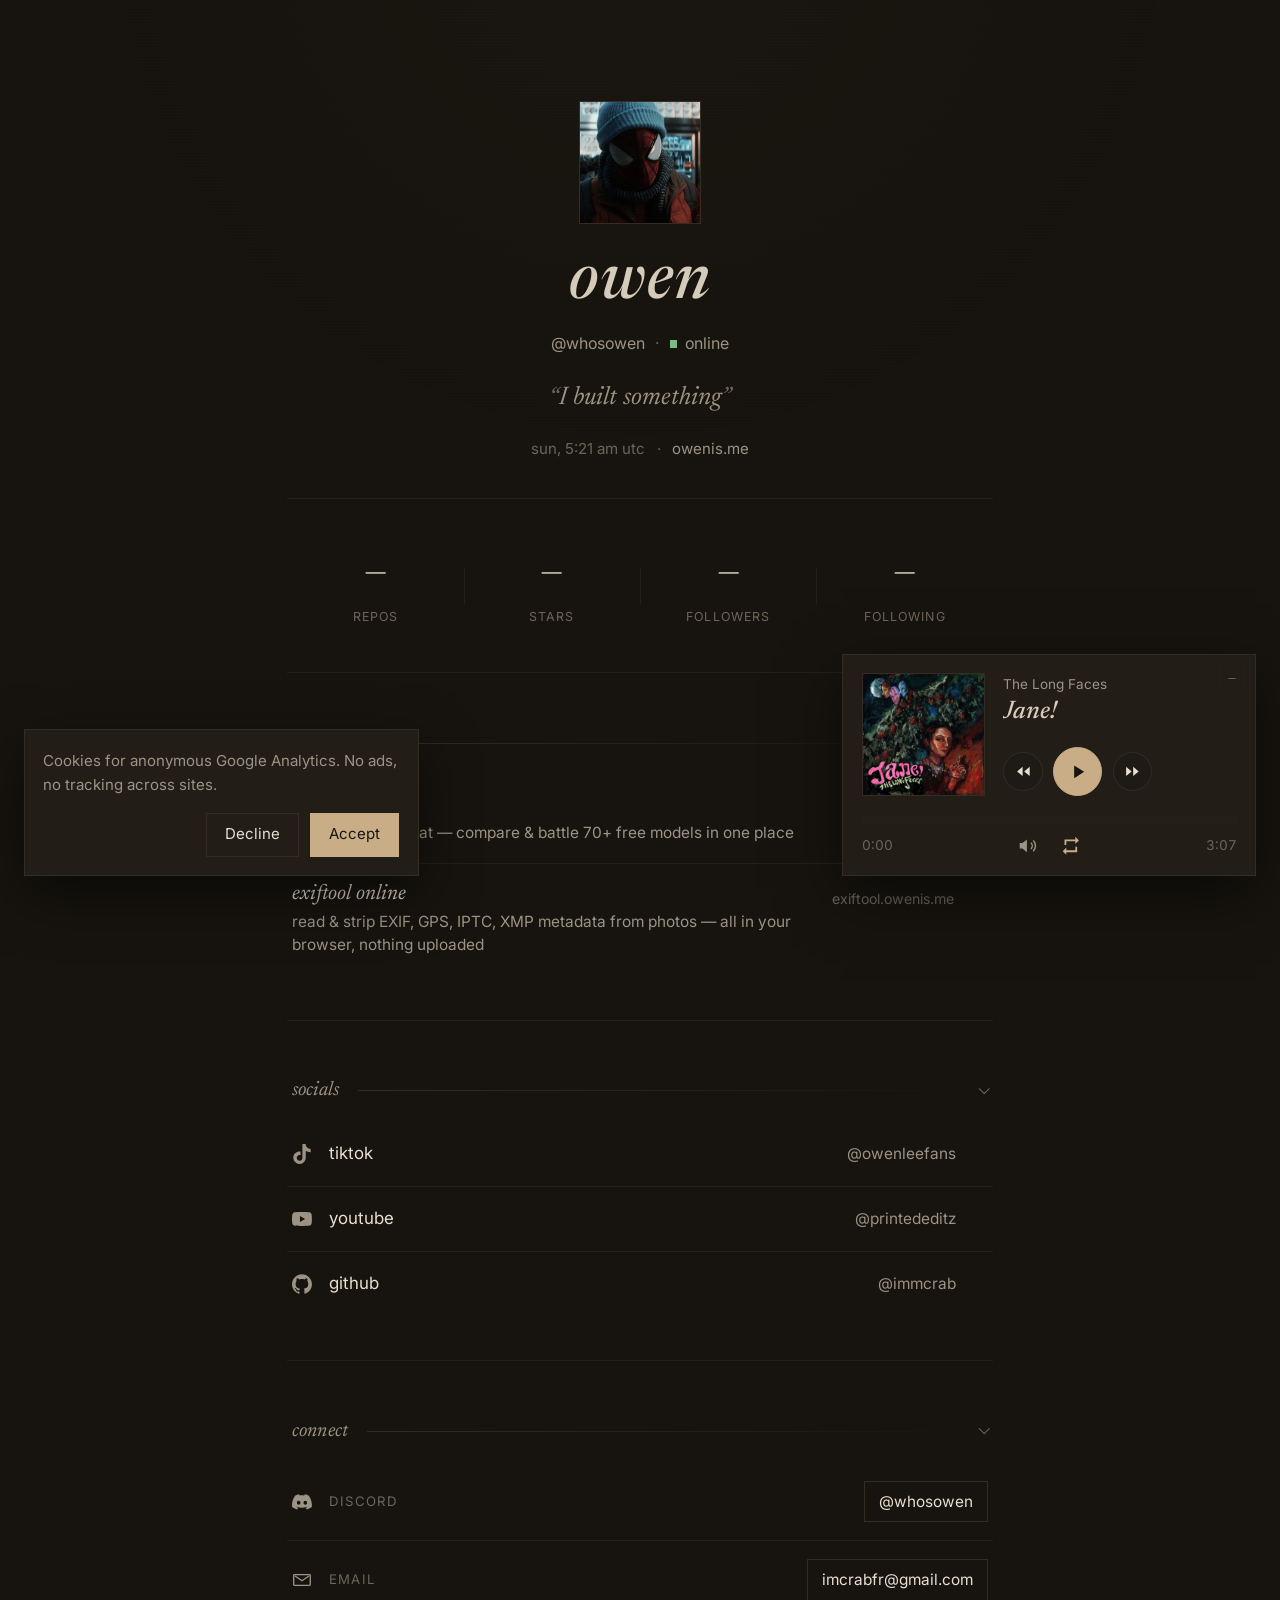
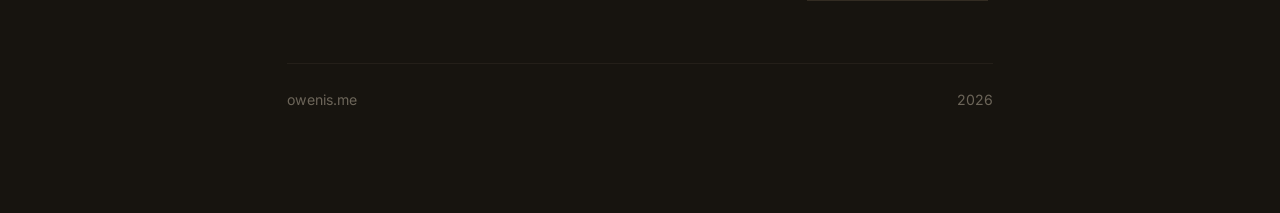
==== commit 9a0261bb: "Add Google Analytics with cookie consent banner gtag.js for G-VNH9RGNSEY on index and 404, gated by " ====
--- a/index.html
+++ b/index.html
@@ -15,6 +15,25 @@
 <link href="https://fonts.googleapis.com/css2?family=Newsreader:ital,opsz,wght@0,6..72,400;0,6..72,500;1,6..72,400;1,6..72,500&family=Inter:wght@400;500&display=swap" rel="stylesheet" />
 <link rel="stylesheet" href="style.css" />
 <link rel="icon" href="pfp.jpg" />
+
+<!-- Google tag (gtag.js) -->
+<script async src="https://www.googletagmanager.com/gtag/js?id=G-VNH9RGNSEY"></script>
+<script>
+  window.dataLayer = window.dataLayer || [];
+  function gtag(){dataLayer.push(arguments);}
+  gtag('js', new Date());
+
+  var __cc = null;
+  try { __cc = localStorage.getItem('cookie-consent'); } catch (e) {}
+  gtag('consent', 'default', {
+    ad_storage: 'denied',
+    ad_user_data: 'denied',
+    ad_personalization: 'denied',
+    analytics_storage: __cc === 'accepted' ? 'granted' : 'denied'
+  });
+
+  gtag('config', 'G-VNH9RGNSEY');
+</script>
 </head>
 <body>
 <div class="grain" aria-hidden="true"></div>
@@ -161,6 +180,14 @@
   </footer>
 </main>
 
+<div class="cc" id="cc" role="dialog" aria-label="cookie notice" hidden>
+  <p class="cc-text">Cookies for anonymous Google&nbsp;Analytics. No ads, no tracking across sites.</p>
+  <div class="cc-btns">
+    <button class="cc-btn" id="cc-decline">Decline</button>
+    <button class="cc-btn cc-accept" id="cc-accept">Accept</button>
+  </div>
+</div>
+
 <div class="player" id="player" data-min="false" hidden>
   <button class="pl-mini" id="pl-mini" aria-label="minimize" title="minimize"></button>
 
@@ -216,5 +243,27 @@
 </div>
 
 <script src="main.js"></script>
+<script>
+(function () {
+  var cc = document.getElementById('cc');
+  if (!cc) return;
+  var saved = null;
+  try { saved = localStorage.getItem('cookie-consent'); } catch (e) {}
+  if (!saved) cc.hidden = false;
+
+  function choose(v) {
+    try { localStorage.setItem('cookie-consent', v); } catch (e) {}
+    if (typeof gtag === 'function') {
+      gtag('consent', 'update', {
+        analytics_storage: v === 'accepted' ? 'granted' : 'denied'
+      });
+    }
+    cc.hidden = true;
+  }
+
+  document.getElementById('cc-accept').addEventListener('click', function () { choose('accepted'); });
+  document.getElementById('cc-decline').addEventListener('click', function () { choose('declined'); });
+})();
+</script>
 </body>
 </html>
--- a/style.css
+++ b/style.css
@@ -451,3 +451,36 @@
 @media (max-width:480px){
   .player{right:.75rem;bottom:.75rem;left:auto !important;top:auto !important}
 }
+
+/* ---------- cookie consent ---------- */
+.cc{
+  position:fixed;
+  left:1.25rem;
+  bottom:1.25rem;
+  z-index:6;
+  width:min(21rem,calc(100vw - 2.5rem));
+  background:var(--panel);
+  border:1px solid var(--line);
+  box-shadow:0 1rem 3rem rgba(0,0,0,.5);
+  padding:1rem;
+  font-family:var(--sans);
+  opacity:0;
+  transform:translateY(.6rem);
+  animation:pl-in .5s ease forwards;
+}
+.cc-text{font-size:.8rem;color:var(--fg-dim);line-height:1.55}
+.cc-btns{display:flex;gap:.6rem;margin-top:.9rem;justify-content:flex-end}
+.cc-btn{
+  -webkit-appearance:none;appearance:none;
+  background:none;border:1px solid var(--line);color:var(--fg);
+  font:inherit;font-size:.8rem;padding:.45rem .95rem;cursor:pointer;
+  transition:border-color .2s ease,color .2s ease,background .2s ease;
+}
+.cc-btn:hover{border-color:var(--accent);color:var(--accent)}
+.cc-accept{background:var(--accent);border-color:var(--accent);color:#17140f}
+.cc-accept:hover{background:var(--fg-title);border-color:var(--fg-title);color:#17140f}
+
+@media (max-width:480px){
+  .cc{left:.75rem;right:.75rem;bottom:.75rem;width:auto}
+  .cc:not([hidden]) ~ .player{bottom:calc(.75rem + 9rem)}
+}
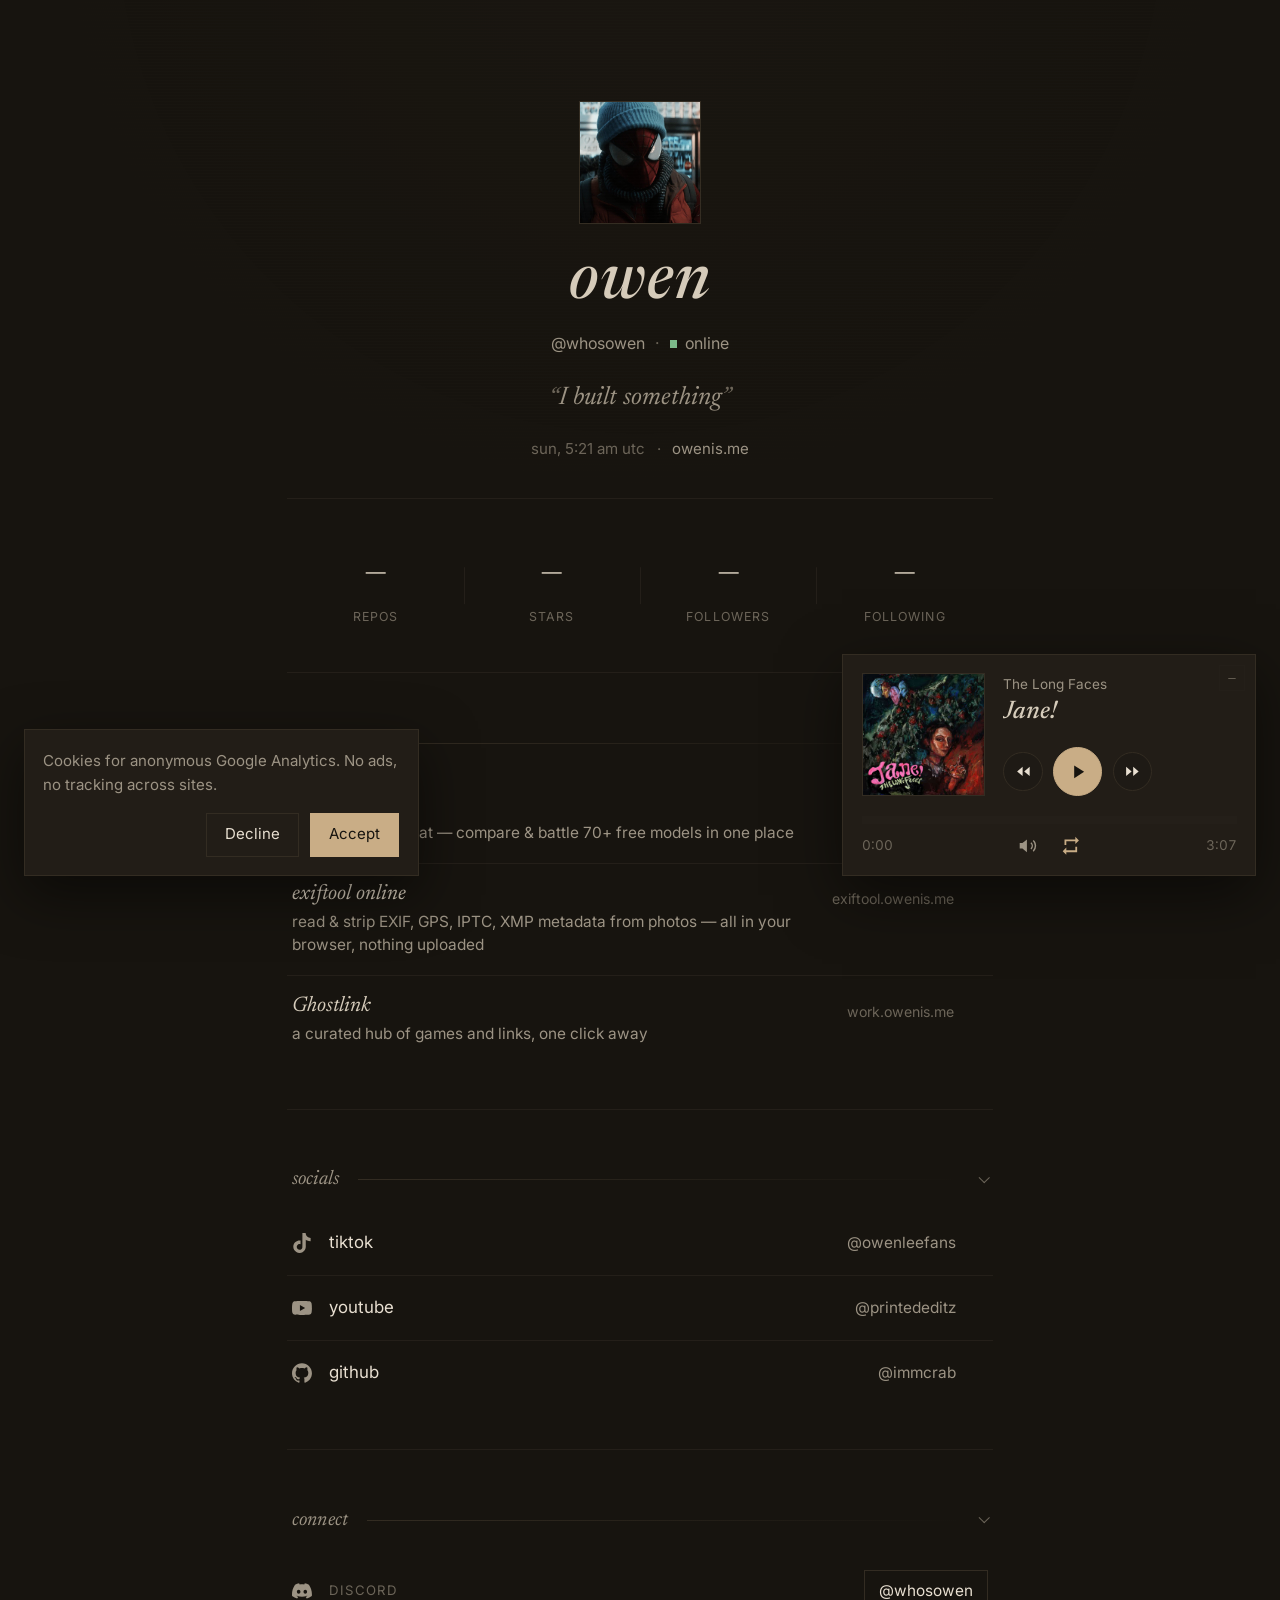
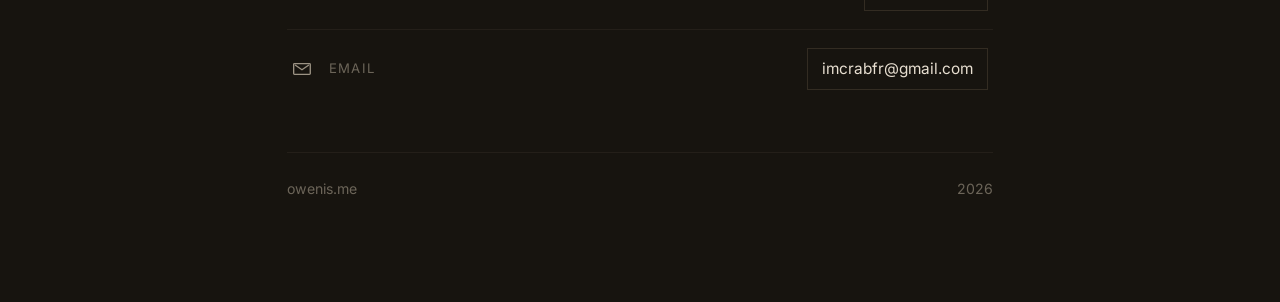
==== commit 05793830: "Add Ghostlink to projects Co-Authored-By: Claude Sonnet 5 <noreply@anthropic.com>" ====
--- a/index.html
+++ b/index.html
@@ -13,7 +13,7 @@
 <link rel="preconnect" href="https://fonts.googleapis.com" />
 <link rel="preconnect" href="https://fonts.gstatic.com" crossorigin />
 <link href="https://fonts.googleapis.com/css2?family=Newsreader:ital,opsz,wght@0,6..72,400;0,6..72,500;1,6..72,400;1,6..72,500&family=Inter:wght@400;500&display=swap" rel="stylesheet" />
-<link rel="stylesheet" href="style.css" />
+<link rel="stylesheet" href="style.css?v=2" />
 <link rel="icon" href="pfp.jpg" />
 
 <!-- Google tag (gtag.js) -->
@@ -101,6 +101,16 @@
               <span class="p-desc">read &amp; strip EXIF, GPS, IPTC, XMP metadata from photos — all in your browser, nothing uploaded</span>
             </span>
             <span class="p-host">exiftool.owenis.me</span>
+            <svg viewBox="0 0 24 24" class="arw" aria-hidden="true"><path d="M7 17 17 7M9 7h8v8" fill="none" stroke="currentColor" stroke-width="1.5"/></svg>
+          </a>
+        </li>
+        <li>
+          <a href="https://work.owenis.me" target="_blank" rel="noopener">
+            <span class="p-text">
+              <span class="p-name">Ghostlink</span>
+              <span class="p-desc">a curated hub of games and links, one click away</span>
+            </span>
+            <span class="p-host">work.owenis.me</span>
             <svg viewBox="0 0 24 24" class="arw" aria-hidden="true"><path d="M7 17 17 7M9 7h8v8" fill="none" stroke="currentColor" stroke-width="1.5"/></svg>
           </a>
         </li>
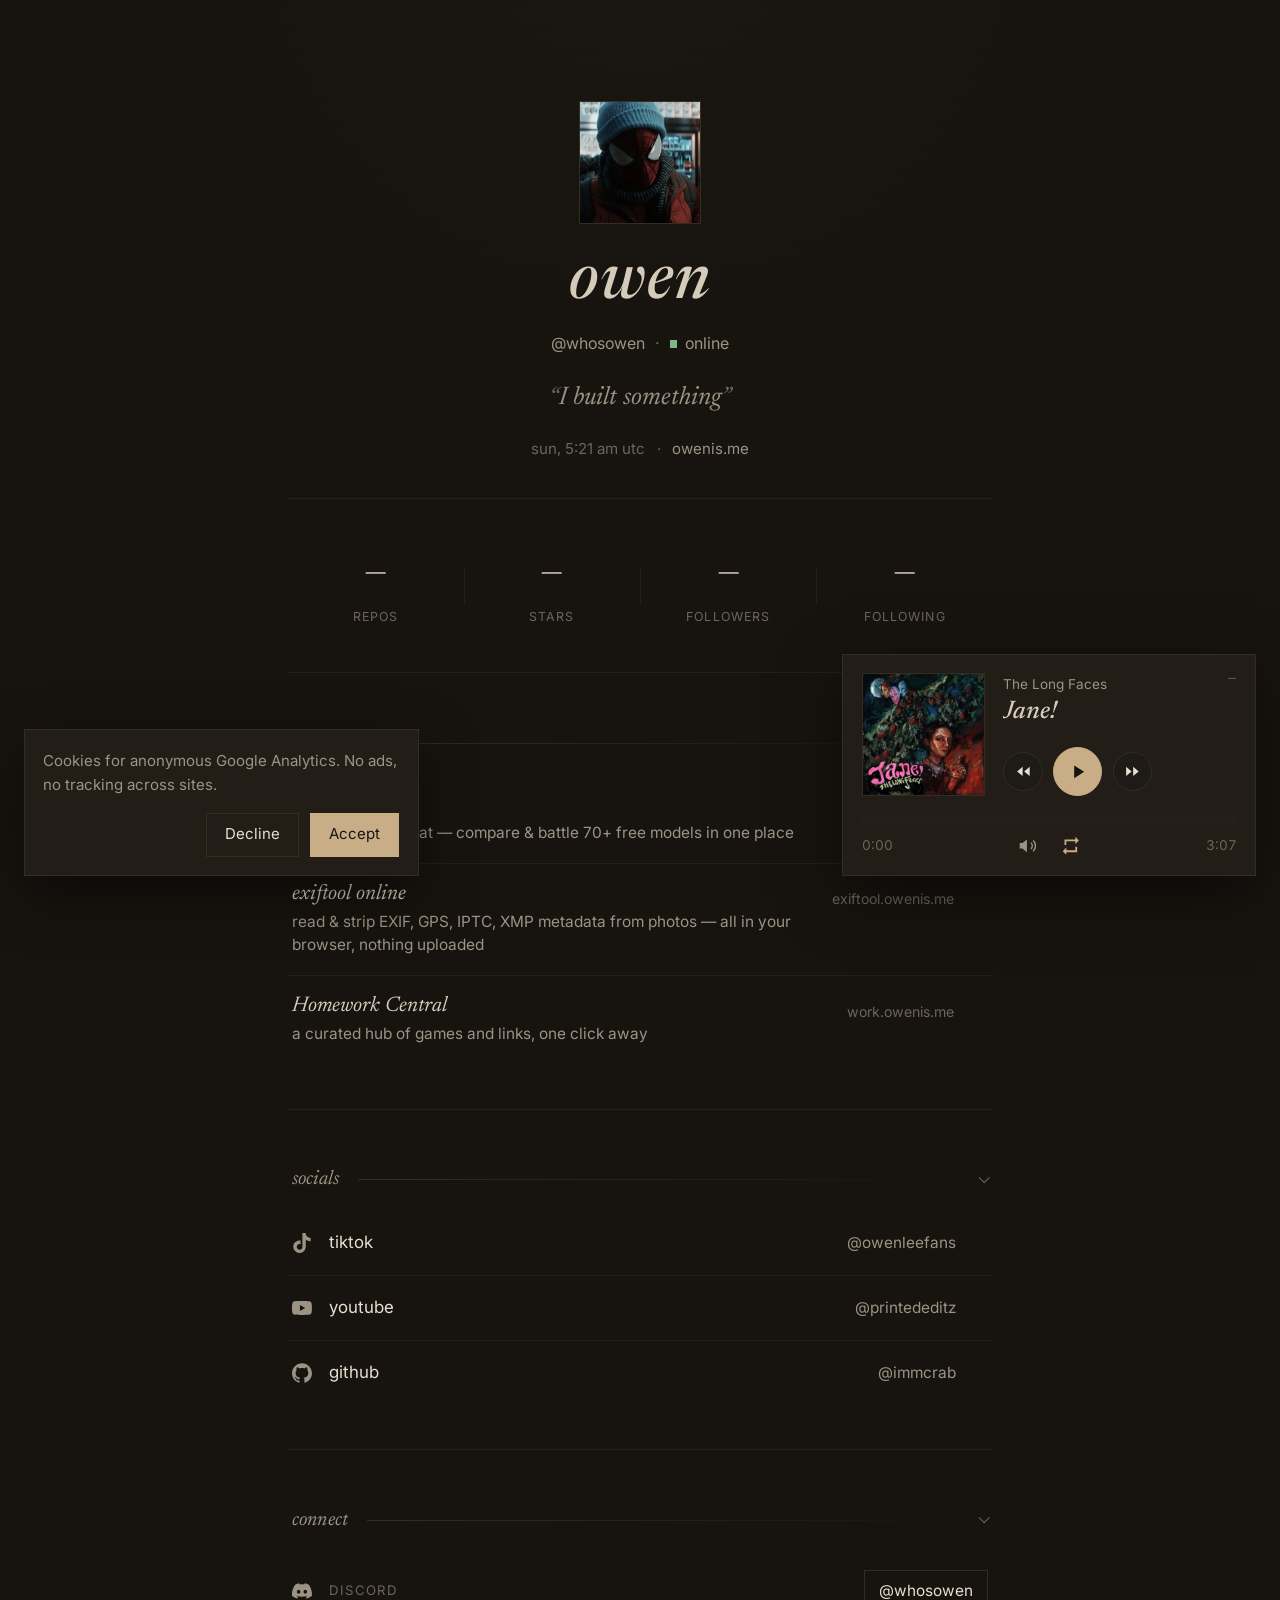
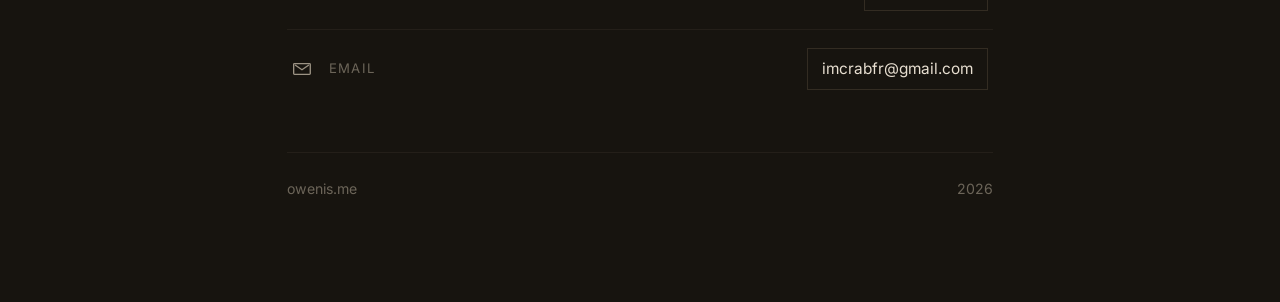
==== commit 78347b87: "Rename Ghostlink project entry to Homework Central Co-Authored-By: Claude Sonnet 5 <noreply@anthropi" ====
--- a/index.html
+++ b/index.html
@@ -3,6 +3,7 @@
 <head>
 <meta charset="utf-8" />
 <meta name="viewport" content="width=device-width, initial-scale=1" />
+<meta name="google-adsense-account" content="ca-pub-3679522337620689" />
 <title>owen</title>
 <meta name="description" content="owen — owenis.me" />
 <meta name="theme-color" content="#17140f" />
@@ -107,7 +108,7 @@
         <li>
           <a href="https://work.owenis.me" target="_blank" rel="noopener">
             <span class="p-text">
-              <span class="p-name">Ghostlink</span>
+              <span class="p-name">Homework Central</span>
               <span class="p-desc">a curated hub of games and links, one click away</span>
             </span>
             <span class="p-host">work.owenis.me</span>
